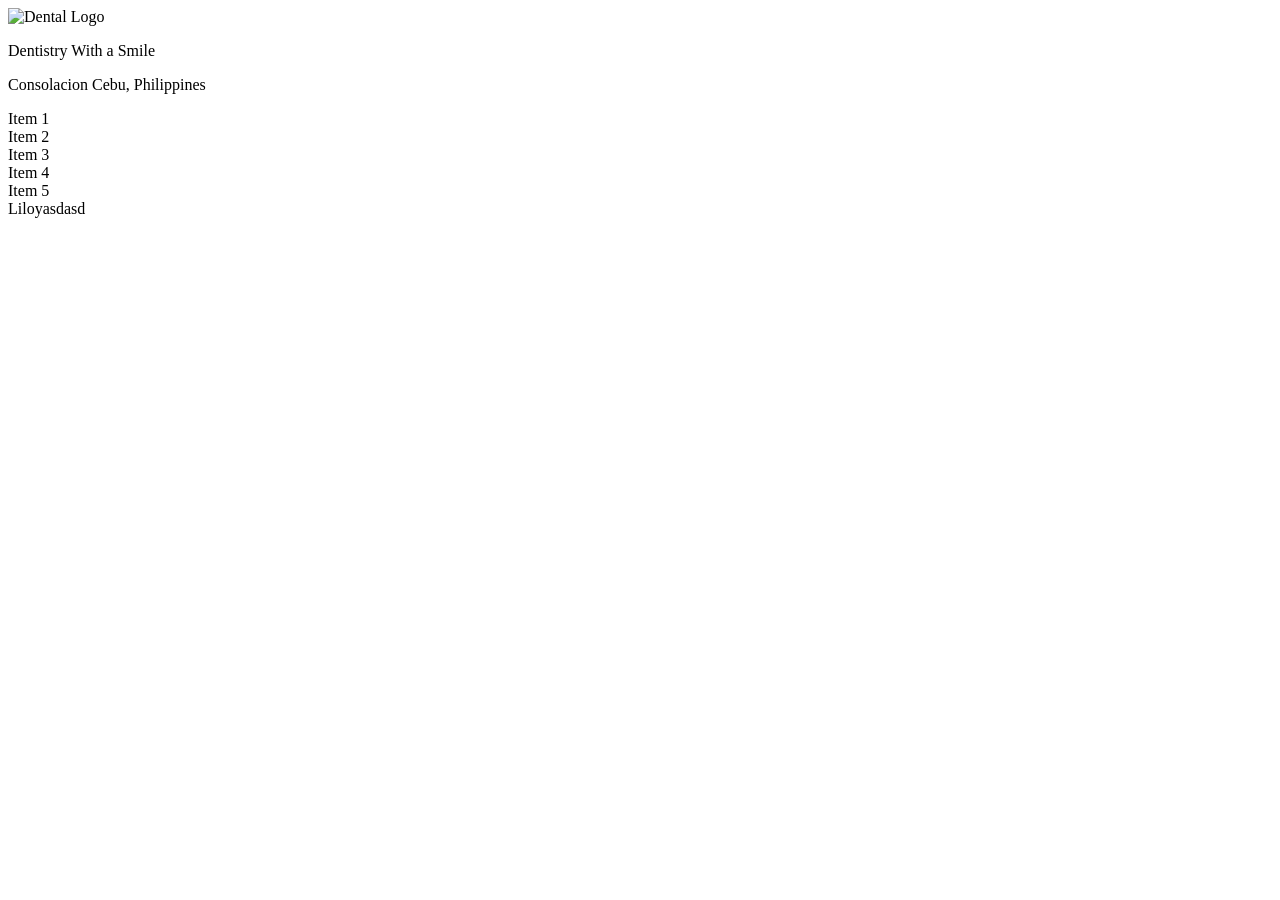
==== Dental/dashboard.html @ fc87caff "Add files via upload" ====
<!DOCTYPE html>
<html lang="en">
<head>
    <meta charset="UTF-8">
    <meta name="viewport" content="width=device-width, initial-scale=1.0">
    <link rel="stylesheet" href="style.css">
    <link rel="preconnect" href="https://fonts.googleapis.com">
    <link rel="preconnect" href="https://fonts.gstatic.com" crossorigin>
    <link href="https://fonts.googleapis.com/css2?family=Satisfy&display=swap" rel="stylesheet">
    <title>Document</title>
</head>
<body>
    <div class="Nav-bar">
        <div class="description">
            <div class="logo">
                <img class="logo-image" src="tooth.png" alt="Dental Logo">
            </div>
            <div class="dental-name">
                <p>Dentistry With a Smile</p>
            </div>
        </div>
        <div class="address">
            <p>Consolacion Cebu, Philippines</p>
        </div>
    </div>
    <div class="container">
    <div class="links">
        <div class="container-flex">
            <div>Item 1</div>
            <div>Item 2</div>
            <div>Item 3</div>
            <div>Item 4</div>
            <div>Item 5</div>
        </div>
    </div>
    <div class="a"></div>
    <div class="chat"></div>
    </div>
    <footer class="footer">
        Liloyasdasd
    </footer>
</body>
</html>
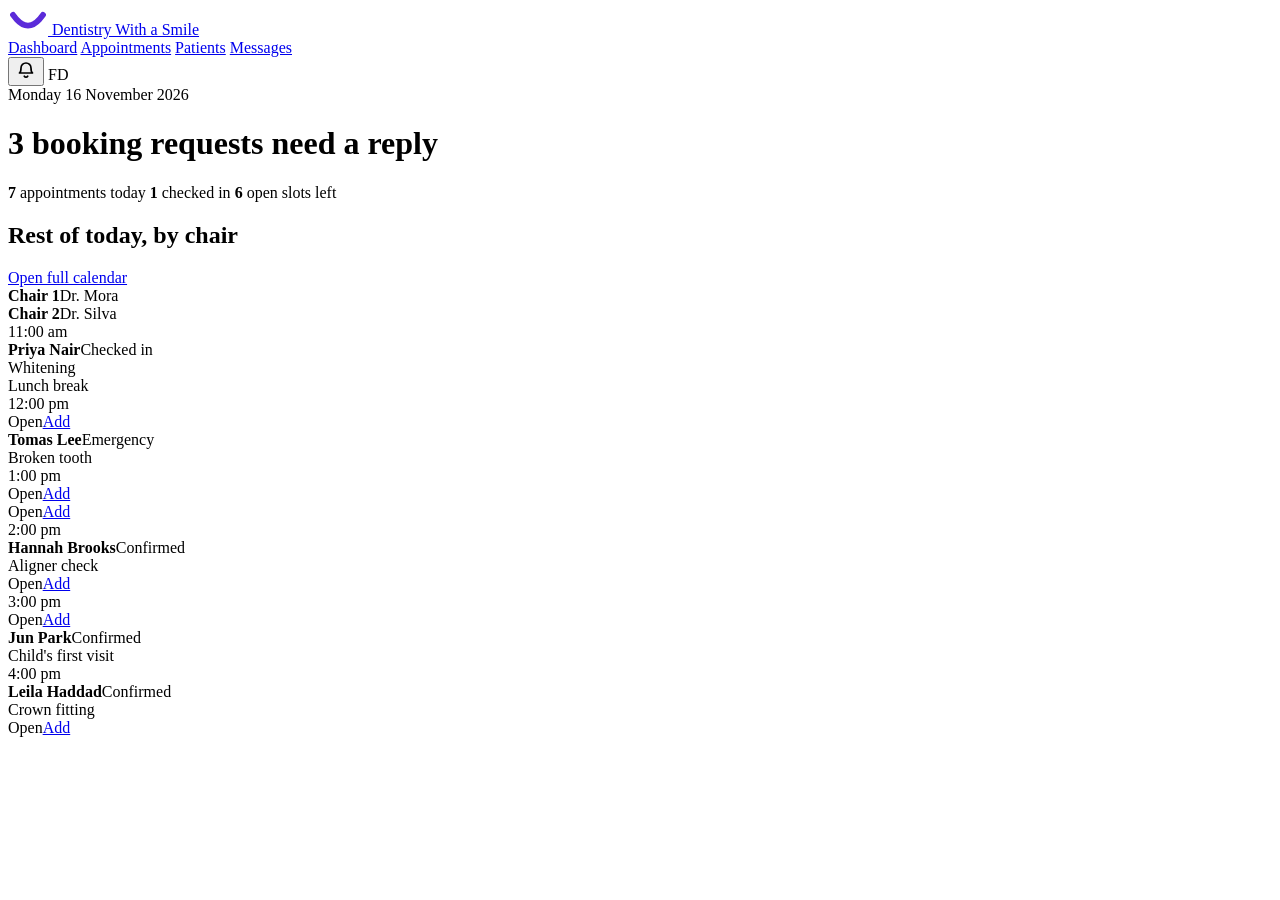
==== commit 34fca90e: "Add files via upload added patient" ====
--- a/Dental/dashboard.html
+++ b/Dental/dashboard.html
@@ -1,43 +1,100 @@
-<!DOCTYPE html>
+<!doctype html>
 <html lang="en">
 <head>
-    <meta charset="UTF-8">
-    <meta name="viewport" content="width=device-width, initial-scale=1.0">
-    <link rel="stylesheet" href="style.css">
-    <link rel="preconnect" href="https://fonts.googleapis.com">
-    <link rel="preconnect" href="https://fonts.gstatic.com" crossorigin>
-    <link href="https://fonts.googleapis.com/css2?family=Satisfy&display=swap" rel="stylesheet">
-    <title>Document</title>
+  <meta charset="utf-8">
+  <meta name="viewport" content="width=device-width, initial-scale=1">
+  <title>Dentistry With a Smile Dashboard</title>
+  <link rel="preconnect" href="https://fonts.googleapis.com">
+  <link rel="preconnect" href="https://fonts.gstatic.com" crossorigin>
+  <link rel="stylesheet" href="https://fonts.googleapis.com/css2?family=Bricolage+Grotesque:opsz,wght@12..96,500;12..96,700&family=Figtree:wght@400;500;600;700&display=swap">
+  <link rel="stylesheet" href="styles/dashboard.css">
 </head>
 <body>
-    <div class="Nav-bar">
-        <div class="description">
-            <div class="logo">
-                <img class="logo-image" src="tooth.png" alt="Dental Logo">
-            </div>
-            <div class="dental-name">
-                <p>Dentistry With a Smile</p>
-            </div>
+
+  <header class="topbar">
+    <div class="topbar__inner">
+      <a class="logo" href="#">
+        <svg viewBox="0 0 48 32" width="40" height="27" aria-hidden="true">
+          <path d="M6 8 Q24 34 42 8" fill="none" stroke="#5B2BD9" stroke-width="7" stroke-linecap="round"></path>
+        </svg>
+        <span class="logo__name">Dentistry With a Smile</span>
+      </a>
+      <nav class="nav" aria-label="Main">
+        <a class="is-active" href="#" aria-current="page">Dashboard</a>
+        <a href="#">Appointments</a>
+        <a href="patients.html">Patients</a>
+        <a href="#">Messages</a>
+      </nav>
+      <div class="topbar__tools">
+        <button class="icon-btn" type="button" aria-label="Notifications">
+          <svg viewBox="0 0 20 20" width="20" height="20" fill="none" stroke="currentColor" stroke-width="1.7" stroke-linecap="round" stroke-linejoin="round" aria-hidden="true"><path d="M5 8a5 5 0 0 1 10 0c0 4 1.5 5 1.5 5h-13S5 12 5 8zM8.3 16.2a2 2 0 0 0 3.4 0"></path></svg>
+        </button>
+        <span class="avatar">FD</span>
+      </div>
+    </div>
+  </header>
+
+  <main class="page">
+
+    <div class="intro">
+      <span class="muted" id="today">Monday 16 November 2026</span>
+      <h1 id="headline">3 booking requests need a reply</h1>
+      <p class="stats">
+        <span><strong>7</strong> appointments today</span>
+        <span><strong>1</strong> checked in</span>
+        <span><strong>6</strong> open slots left</span>
+      </p>
+    </div>
+
+    <div class="columns">
+
+      <!-- Filled in by dashboard.js -->
+      <section class="requests" aria-label="Booking requests">
+        <div id="request-list" class="request-list"></div>
+      </section>
+
+      <section class="day" aria-label="Rest of today">
+        <div class="day__head">
+          <h2>Rest of today, by chair</h2>
+          <a class="link" href="#">Open full calendar</a>
         </div>
-        <div class="address">
-            <p>Consolacion Cebu, Philippines</p>
+
+        <div class="table-wrap">
+          <div class="chair-grid">
+            <div></div>
+            <div class="chair-head"><strong>Chair 1</strong><span class="muted">Dr. Mora</span></div>
+            <div class="chair-head"><strong>Chair 2</strong><span class="muted">Dr. Silva</span></div>
+
+            <div class="time">11:00 am</div>
+            <div class="slot slot--checkedin"><div class="slot__row"><strong>Priya Nair</strong><span class="pill pill--violet">Checked in</span></div><span class="slot__sub">Whitening</span></div>
+            <div class="slot slot--break">Lunch break</div>
+
+            <div class="time">12:00 pm</div>
+            <div class="slot slot--open"><span>Open</span><a class="link" href="#">Add</a></div>
+            <div class="slot slot--emergency"><div class="slot__row"><strong>Tomas Lee</strong><span class="pill pill--white-red">Emergency</span></div><span class="slot__sub">Broken tooth</span></div>
+
+            <div class="time">1:00 pm</div>
+            <div class="slot slot--open"><span>Open</span><a class="link" href="#">Add</a></div>
+            <div class="slot slot--open"><span>Open</span><a class="link" href="#">Add</a></div>
+
+            <div class="time">2:00 pm</div>
+            <div class="slot slot--appt"><div class="slot__row"><strong>Hannah Brooks</strong><span class="pill pill--green">Confirmed</span></div><span class="slot__sub">Aligner check</span></div>
+            <div class="slot slot--open"><span>Open</span><a class="link" href="#">Add</a></div>
+
+            <div class="time">3:00 pm</div>
+            <div class="slot slot--open"><span>Open</span><a class="link" href="#">Add</a></div>
+            <div class="slot slot--appt"><div class="slot__row"><strong>Jun Park</strong><span class="pill pill--green">Confirmed</span></div><span class="slot__sub">Child's first visit</span></div>
+
+            <div class="time">4:00 pm</div>
+            <div class="slot slot--appt"><div class="slot__row"><strong>Leila Haddad</strong><span class="pill pill--green">Confirmed</span></div><span class="slot__sub">Crown fitting</span></div>
+            <div class="slot slot--open"><span>Open</span><a class="link" href="#">Add</a></div>
+          </div>
         </div>
+      </section>
+
     </div>
-    <div class="container">
-    <div class="links">
-        <div class="container-flex">
-            <div>Item 1</div>
-            <div>Item 2</div>
-            <div>Item 3</div>
-            <div>Item 4</div>
-            <div>Item 5</div>
-        </div>
-    </div>
-    <div class="a"></div>
-    <div class="chat"></div>
-    </div>
-    <footer class="footer">
-        Liloyasdasd
-    </footer>
+  </main>
+
+  <script src="Javascript/dashboard.js" defer></script>
 </body>
 </html>
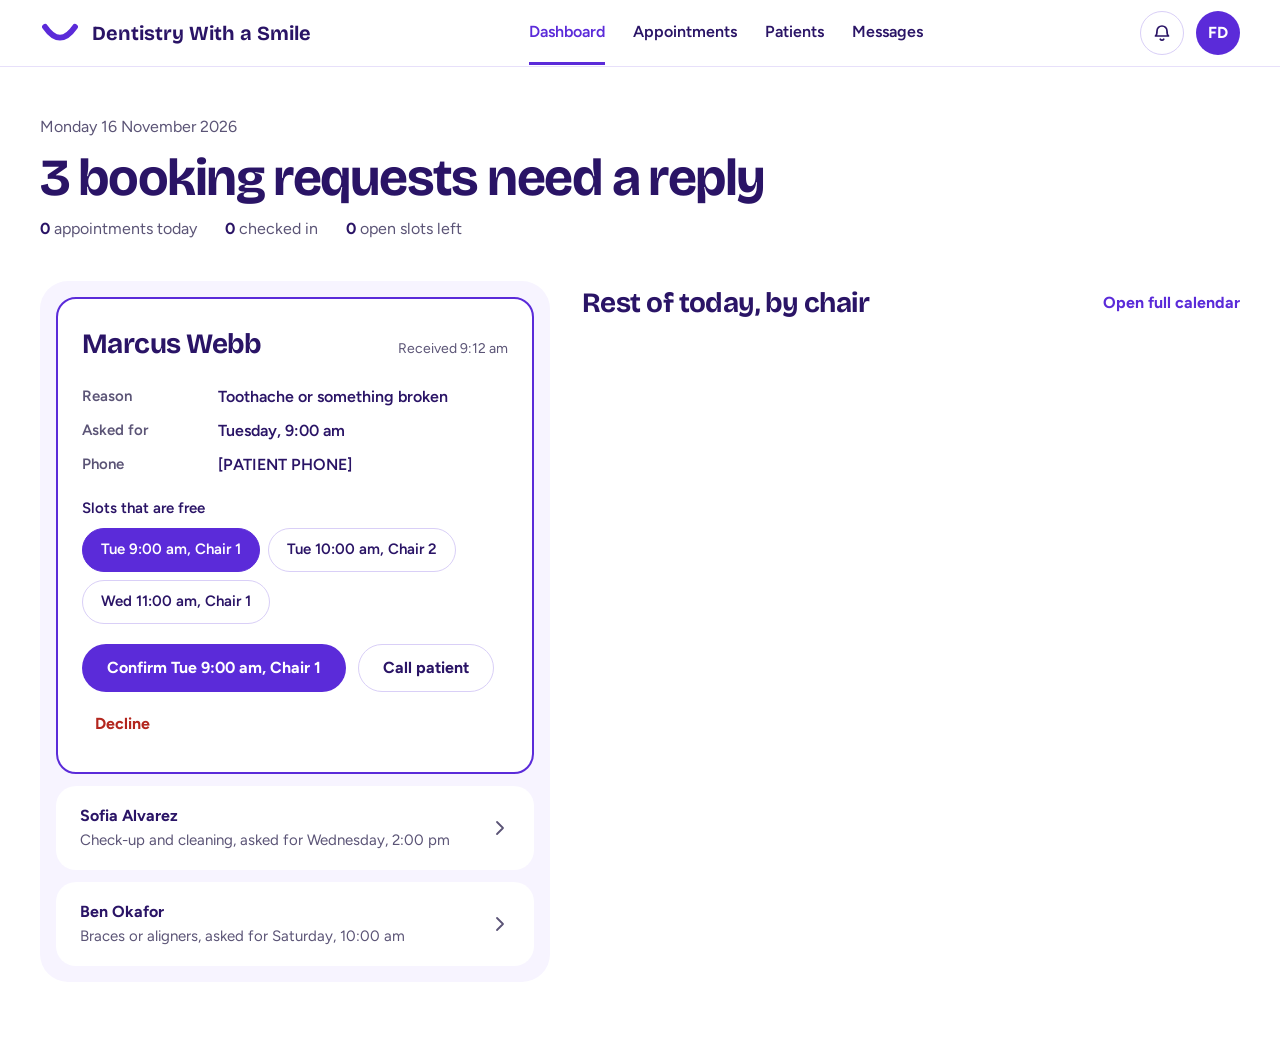
==== commit 23c055fe: "Add files via upload" ====
--- a/Dental/dashboard.html
+++ b/Dental/dashboard.html
@@ -13,7 +13,7 @@
 
   <header class="topbar">
     <div class="topbar__inner">
-      <a class="logo" href="#">
+      <a class="logo" href="index.html">
         <svg viewBox="0 0 48 32" width="40" height="27" aria-hidden="true">
           <path d="M6 8 Q24 34 42 8" fill="none" stroke="#5B2BD9" stroke-width="7" stroke-linecap="round"></path>
         </svg>
@@ -38,11 +38,11 @@
 
     <div class="intro">
       <span class="muted" id="today">Monday 16 November 2026</span>
-      <h1 id="headline">3 booking requests need a reply</h1>
+      <h1 id="headline">Booking requests</h1>
       <p class="stats">
-        <span><strong>7</strong> appointments today</span>
-        <span><strong>1</strong> checked in</span>
-        <span><strong>6</strong> open slots left</span>
+        <span><strong id="stat-appointments">0</strong> appointments today</span>
+        <span><strong id="stat-checkedin">0</strong> checked in</span>
+        <span><strong id="stat-openslots">0</strong> open slots left</span>
       </p>
     </div>
 
@@ -60,34 +60,8 @@
         </div>
 
         <div class="table-wrap">
-          <div class="chair-grid">
-            <div></div>
-            <div class="chair-head"><strong>Chair 1</strong><span class="muted">Dr. Mora</span></div>
-            <div class="chair-head"><strong>Chair 2</strong><span class="muted">Dr. Silva</span></div>
-
-            <div class="time">11:00 am</div>
-            <div class="slot slot--checkedin"><div class="slot__row"><strong>Priya Nair</strong><span class="pill pill--violet">Checked in</span></div><span class="slot__sub">Whitening</span></div>
-            <div class="slot slot--break">Lunch break</div>
-
-            <div class="time">12:00 pm</div>
-            <div class="slot slot--open"><span>Open</span><a class="link" href="#">Add</a></div>
-            <div class="slot slot--emergency"><div class="slot__row"><strong>Tomas Lee</strong><span class="pill pill--white-red">Emergency</span></div><span class="slot__sub">Broken tooth</span></div>
-
-            <div class="time">1:00 pm</div>
-            <div class="slot slot--open"><span>Open</span><a class="link" href="#">Add</a></div>
-            <div class="slot slot--open"><span>Open</span><a class="link" href="#">Add</a></div>
-
-            <div class="time">2:00 pm</div>
-            <div class="slot slot--appt"><div class="slot__row"><strong>Hannah Brooks</strong><span class="pill pill--green">Confirmed</span></div><span class="slot__sub">Aligner check</span></div>
-            <div class="slot slot--open"><span>Open</span><a class="link" href="#">Add</a></div>
-
-            <div class="time">3:00 pm</div>
-            <div class="slot slot--open"><span>Open</span><a class="link" href="#">Add</a></div>
-            <div class="slot slot--appt"><div class="slot__row"><strong>Jun Park</strong><span class="pill pill--green">Confirmed</span></div><span class="slot__sub">Child's first visit</span></div>
-
-            <div class="time">4:00 pm</div>
-            <div class="slot slot--appt"><div class="slot__row"><strong>Leila Haddad</strong><span class="pill pill--green">Confirmed</span></div><span class="slot__sub">Crown fitting</span></div>
-            <div class="slot slot--open"><span>Open</span><a class="link" href="#">Add</a></div>
+          <div class="chair-grid" id="chair-grid">
+            <!-- Dynamically rendered by dashboard.js -->
           </div>
         </div>
       </section>
@@ -95,6 +69,71 @@
     </div>
   </main>
 
+  <!-- ============ BOOK OPEN SLOT MODAL ============ -->
+  <div class="modal-overlay" id="modal-book-slot" hidden>
+    <div class="modal" role="dialog" aria-labelledby="book-slot-title" aria-modal="true">
+      <div class="modal__head">
+        <h2 id="book-slot-title">Book appointment</h2>
+        <button class="modal__close" type="button" id="close-book-modal" aria-label="Close">✕</button>
+      </div>
+      <form id="form-book-slot">
+        <div class="modal__field">
+          <label for="slot-patient-name">Patient name</label>
+          <input class="modal__input" type="text" id="slot-patient-name" required placeholder="e.g. Priya Nair" autocomplete="off" list="registered-patients-list">
+          <datalist id="registered-patients-list"></datalist>
+        </div>
+        <div class="modal__field">
+          <label for="slot-service">Service / Treatment</label>
+          <select class="modal__input" id="slot-service">
+            <option>Check-up and cleaning</option>
+            <option>Toothache or repair</option>
+            <option>Broken tooth</option>
+            <option>Whitening</option>
+            <option>Aligner check</option>
+            <option>Child's first visit</option>
+            <option>Crown fitting</option>
+          </select>
+        </div>
+        <div class="modal__field">
+          <label for="slot-status">Status</label>
+          <select class="modal__input" id="slot-status">
+            <option value="confirmed">Confirmed</option>
+            <option value="emergency">Emergency</option>
+            <option value="checked-in">Checked in</option>
+          </select>
+        </div>
+        <div class="modal__actions">
+          <button class="btn btn--primary" type="submit">Save appointment</button>
+          <button class="btn btn--outline" type="button" id="cancel-book-modal">Cancel</button>
+        </div>
+      </form>
+    </div>
+  </div>
+
+  <!-- ============ MANAGE BOOKED SLOT MODAL ============ -->
+  <div class="modal-overlay" id="modal-manage-slot" hidden>
+    <div class="modal" role="dialog" aria-labelledby="manage-slot-title" aria-modal="true">
+      <div class="modal__head">
+        <h2 id="manage-slot-title">Appointment details</h2>
+        <button class="modal__close" type="button" id="close-manage-modal" aria-label="Close">✕</button>
+      </div>
+      <div style="display: flex; flex-direction: column; gap: 8px;">
+        <div style="display: flex; align-items: center; justify-content: space-between;">
+          <h3 id="manage-patient-name" style="font-size: 20px;">Patient Name</h3>
+          <span id="manage-patient-status" class="pill pill--green">Confirmed</span>
+        </div>
+        <p class="muted" id="manage-slot-info" style="font-size: 14px;">11:00 am • Chair 1 (Dr. Mora)</p>
+        <p style="font-weight: 600;" id="manage-service-name">Whitening</p>
+      </div>
+      <div class="modal__actions">
+        <button class="btn btn--primary" type="button" id="btn-checkin-slot">Check in patient</button>
+        <button class="btn btn--danger" type="button" id="btn-cancel-slot">Cancel appointment</button>
+        <button class="btn btn--outline" type="button" id="btn-close-manage">Close</button>
+      </div>
+    </div>
+  </div>
+
+  <script src="Javascript/storage.js" defer></script>
   <script src="Javascript/dashboard.js" defer></script>
 </body>
 </html>
--- a/Dental/styles/dashboard.css
+++ b/Dental/styles/dashboard.css
@@ -0,0 +1,224 @@
+/* ---------- Design tokens: change a colour once, it changes everywhere ---------- */
+:root {
+  --violet: #5B2BD9;
+  --ink: #2A1466;
+  --muted: #5B5476;
+  --tint: #F7F4FF;
+  --line: #D9CFF7;
+  --line-soft: #E7E0FA;
+  --white: #FFFFFF;
+  --red: #B3261E;
+  --red-bg: #FDECEA;
+  --green: #1B6E3A;
+  --green-bg: #E6F4EA;
+  --grey-bg: #EEEAF6;
+  --display: 'Bricolage Grotesque', system-ui, sans-serif;
+  --body: 'Figtree', system-ui, sans-serif;
+}
+
+* { box-sizing: border-box; }
+body {
+  margin: 0;
+  background: var(--white);
+  color: var(--ink);
+  font-family: var(--body);
+  font-size: 16px;
+  line-height: 1.5;
+}
+h1, h2, h3, p, dl, dd { margin: 0; }
+a { color: inherit; }
+a:focus-visible, button:focus-visible {
+  outline: 3px solid #9B7BFF;
+  outline-offset: 2px;
+}
+.muted { color: var(--muted); }
+.link { color: var(--violet); font-weight: 700; text-decoration: none; padding: 10px 0; }
+
+/* ---------- Top bar ---------- */
+.topbar { border-bottom: 1.5px solid var(--line-soft); }
+.topbar__inner {
+  max-width: 1320px;
+  margin: 0 auto;
+  padding: 0 40px;
+  display: flex;
+  flex-wrap: wrap;
+  align-items: center;
+  justify-content: space-between;
+  gap: 8px 32px;
+}
+.logo { display: flex; align-items: center; gap: 12px; text-decoration: none; padding: 18px 0; }
+.logo__name { font-family: var(--display); font-weight: 700; font-size: 20px; }
+.nav { display: flex; flex-wrap: wrap; gap: 0 28px; font-weight: 600; }
+.nav a {
+  display: inline-flex;
+  align-items: center;
+  min-height: 64px;
+  text-decoration: none;
+  border-bottom: 3px solid transparent;
+}
+.nav a.is-active { color: var(--violet); border-bottom-color: var(--violet); }
+.topbar__tools { display: flex; align-items: center; gap: 12px; padding: 10px 0; }
+.icon-btn {
+  display: inline-flex; align-items: center; justify-content: center;
+  width: 44px; height: 44px; border-radius: 999px;
+  border: 1.5px solid var(--line); background: var(--white); color: var(--ink); cursor: pointer;
+}
+.avatar {
+  display: inline-flex; align-items: center; justify-content: center;
+  width: 44px; height: 44px; border-radius: 999px;
+  background: var(--violet); color: var(--white); font-weight: 700;
+}
+
+/* ---------- Page layout ---------- */
+.page {
+  max-width: 1320px;
+  margin: 0 auto;
+  padding: 48px 40px 72px;
+  display: flex;
+  flex-direction: column;
+  gap: 40px;
+}
+.intro { display: flex; flex-direction: column; gap: 12px; }
+.intro h1 {
+  max-width: 760px;
+  font-family: var(--display);
+  font-weight: 700;
+  font-size: clamp(34px, 5vw, 52px);
+  line-height: 1.04;
+  letter-spacing: -0.03em;
+  text-wrap: balance;
+}
+.stats { display: flex; flex-wrap: wrap; gap: 6px 28px; color: var(--muted); }
+.stats strong { color: var(--ink); }
+
+.columns { display: flex; flex-wrap: wrap; gap: 40px 32px; align-items: flex-start; }
+
+/* ---------- Requests column ---------- */
+.requests {
+  flex: 1 1 440px;
+  min-width: 0;
+  background: var(--tint);
+  border-radius: 28px;
+  padding: 16px;
+}
+.request-list { display: flex; flex-direction: column; gap: 12px; }
+
+.request-open {
+  background: var(--white);
+  border: 2px solid var(--violet);
+  border-radius: 20px;
+  padding: 24px;
+  display: flex;
+  flex-direction: column;
+  gap: 20px;
+}
+.request-open__head { display: flex; flex-wrap: wrap; align-items: baseline; justify-content: space-between; gap: 4px 12px; }
+.request-open__head h2 { font-family: var(--display); font-weight: 700; font-size: 28px; letter-spacing: -0.02em; }
+.request-open__head span { color: var(--muted); font-size: 14px; }
+
+.details { display: grid; grid-template-columns: 120px minmax(0, 1fr); gap: 10px 16px; }
+.details dt { color: var(--muted); font-weight: 600; font-size: 15px; }
+.details dd { font-weight: 600; }
+
+.slots { display: flex; flex-direction: column; gap: 8px; border: 0; padding: 0; margin: 0; min-width: 0; }
+.slots legend { font-weight: 600; font-size: 15px; padding: 0; margin-bottom: 8px; }
+.slots__chips { display: flex; flex-wrap: wrap; gap: 8px; }
+.chip {
+  min-height: 44px; padding: 0 18px; border-radius: 999px;
+  border: 1.5px solid var(--line); background: var(--white); color: var(--ink);
+  font: inherit; font-weight: 600; font-size: 15px; cursor: pointer;
+}
+.chip[aria-pressed="true"] { background: var(--violet); border-color: var(--violet); color: var(--white); }
+
+.actions { display: flex; flex-wrap: wrap; align-items: center; gap: 8px 12px; }
+.btn {
+  display: inline-flex; align-items: center; justify-content: center;
+  min-height: 48px; padding: 0 24px; border-radius: 999px;
+  font: inherit; font-weight: 700; text-decoration: none; cursor: pointer;
+  border: 1.5px solid transparent;
+}
+.btn--primary { background: var(--violet); color: var(--white); }
+.btn--outline { border-color: var(--line); background: transparent; color: var(--ink); }
+.btn--danger { background: transparent; color: var(--red); padding: 0 12px; }
+
+.request-row {
+  width: 100%;
+  display: flex; align-items: center; justify-content: space-between; gap: 16px;
+  background: var(--white); border: 0; border-radius: 20px; padding: 18px 24px;
+  font: inherit; color: inherit; text-align: left; cursor: pointer;
+}
+.request-row__who { min-width: 0; }
+.request-row__who strong { display: block; }
+.request-row__who span { color: var(--muted); font-size: 15px; }
+
+.empty {
+  background: var(--white); border-radius: 20px; padding: 32px 24px;
+  display: flex; flex-direction: column; gap: 4px; text-align: center;
+}
+.empty strong { font-family: var(--display); font-size: 22px; }
+.empty span { color: var(--muted); }
+
+/* ---------- Day-by-chair table ---------- */
+.day { flex: 1.4 1 560px; min-width: 0; display: flex; flex-direction: column; gap: 20px; }
+.day__head { display: flex; flex-wrap: wrap; align-items: center; justify-content: space-between; gap: 8px 16px; }
+.day__head h2 { font-family: var(--display); font-weight: 700; font-size: 28px; letter-spacing: -0.02em; }
+
+.table-wrap { overflow-x: auto; }
+.chair-grid {
+  min-width: 520px;
+  display: grid;
+  grid-template-columns: 76px minmax(0, 1fr) minmax(0, 1fr);
+  gap: 10px 12px;
+  align-items: stretch;
+}
+.chair-head { display: flex; flex-direction: column; padding-bottom: 4px; }
+.chair-head .muted { font-size: 14px; }
+.time { font-weight: 700; font-variant-numeric: tabular-nums; padding-top: 12px; }
+
+.slot {
+  min-height: 72px;
+  padding: 12px 14px;
+  border-radius: 14px;
+  border: 1.5px solid var(--line);
+  background: var(--white);
+  display: flex;
+  flex-direction: column;
+  gap: 2px;
+}
+.slot__row { display: flex; align-items: center; justify-content: space-between; gap: 8px; }
+.slot__sub { color: var(--muted); font-size: 14px; }
+.slot--checkedin { border-color: var(--violet); }
+.slot--emergency { background: var(--red-bg); border-color: var(--red-bg); }
+.slot--emergency .slot__sub { color: #7A2A24; }
+.slot--break { background: var(--grey-bg); border-color: var(--grey-bg); color: var(--muted); justify-content: center; font-weight: 600; }
+.slot--open {
+  flex-direction: row; align-items: center; justify-content: space-between;
+  border: 1.5px dashed #BFAEF0; background: #FBF9FF; color: var(--muted); font-weight: 600;
+}
+
+.pill { padding: 2px 10px; border-radius: 999px; font-size: 12px; font-weight: 600; white-space: nowrap; }
+.pill--violet { background: var(--violet); color: var(--white); }
+.pill--green { background: var(--green-bg); color: var(--green); }
+.pill--white-red { background: var(--white); color: var(--red); }
+
+/* ---------- Toast that confirms an action ---------- */
+.toast {
+  position: fixed;
+  left: 50%;
+  bottom: 24px;
+  transform: translateX(-50%);
+  max-width: calc(100% - 32px);
+  padding: 14px 22px;
+  border-radius: 999px;
+  background: var(--ink);
+  color: var(--white);
+  font-weight: 600;
+  box-shadow: 0 8px 24px rgba(42, 20, 102, 0.25);
+}
+.toast[hidden] { display: none; }
+
+@media (max-width: 640px) {
+  .topbar__inner, .page { padding-left: 16px; padding-right: 16px; }
+  .details { grid-template-columns: 1fr; gap: 2px; }
+  .details dd { margin-bottom: 10px; }
+}
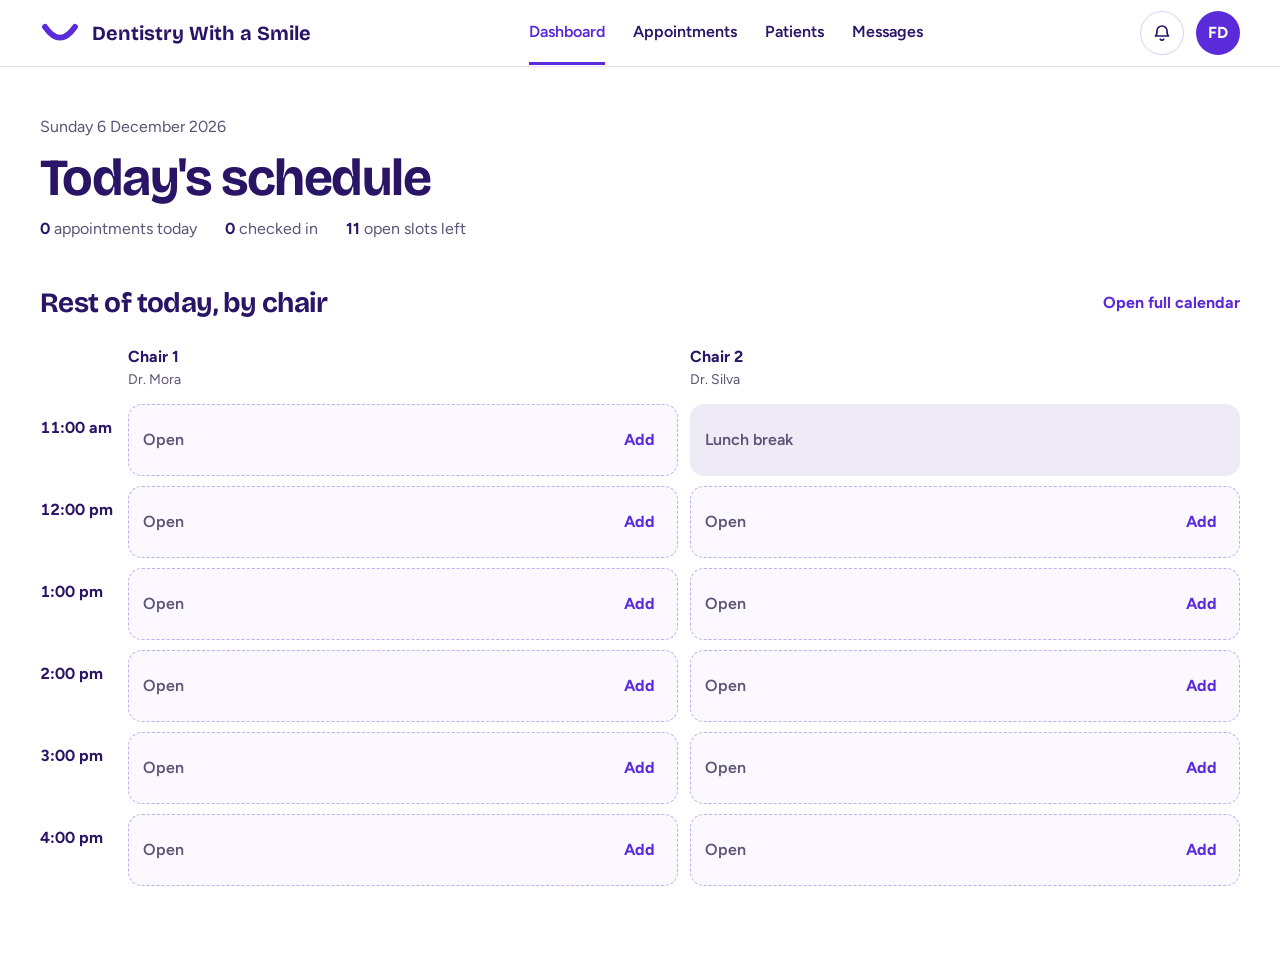
==== commit 8d774725: "Add files via upload" ====
--- a/Dental/dashboard.html
+++ b/Dental/dashboard.html
@@ -21,7 +21,7 @@
       </a>
       <nav class="nav" aria-label="Main">
         <a class="is-active" href="#" aria-current="page">Dashboard</a>
-        <a href="#">Appointments</a>
+        <a href="appointments.html">Appointments</a>
         <a href="patients.html">Patients</a>
         <a href="#">Messages</a>
       </nav>
@@ -38,7 +38,7 @@
 
     <div class="intro">
       <span class="muted" id="today">Monday 16 November 2026</span>
-      <h1 id="headline">Booking requests</h1>
+      <h1>Today's schedule</h1>
       <p class="stats">
         <span><strong id="stat-appointments">0</strong> appointments today</span>
         <span><strong id="stat-checkedin">0</strong> checked in</span>
@@ -47,11 +47,6 @@
     </div>
 
     <div class="columns">
-
-      <!-- Filled in by dashboard.js -->
-      <section class="requests" aria-label="Booking requests">
-        <div id="request-list" class="request-list"></div>
-      </section>
 
       <section class="day" aria-label="Rest of today">
         <div class="day__head">
@@ -71,17 +66,34 @@
 
   <!-- ============ BOOK OPEN SLOT MODAL ============ -->
   <div class="modal-overlay" id="modal-book-slot" hidden>
-    <div class="modal" role="dialog" aria-labelledby="book-slot-title" aria-modal="true">
+    <div class="modal modal--booking" role="dialog" aria-labelledby="book-slot-title" aria-modal="true">
       <div class="modal__head">
         <h2 id="book-slot-title">Book appointment</h2>
         <button class="modal__close" type="button" id="close-book-modal" aria-label="Close">✕</button>
       </div>
       <form id="form-book-slot">
-        <div class="modal__field">
-          <label for="slot-patient-name">Patient name</label>
-          <input class="modal__input" type="text" id="slot-patient-name" required placeholder="e.g. Priya Nair" autocomplete="off" list="registered-patients-list">
-          <datalist id="registered-patients-list"></datalist>
+        <h3 class="modal__section-title">Personal information</h3>
+        <div class="modal__row">
+          <div class="modal__field">
+            <label for="slot-patient-first-name">First name</label>
+            <input class="modal__input" type="text" id="slot-patient-first-name" autocomplete="given-name" maxlength="80" required>
+          </div>
+          <div class="modal__field">
+            <label for="slot-patient-last-name">Last name</label>
+            <input class="modal__input" type="text" id="slot-patient-last-name" autocomplete="family-name" maxlength="80" required>
+          </div>
         </div>
+        <div class="modal__row">
+          <div class="modal__field">
+            <label for="slot-patient-phone">Phone number</label>
+            <input class="modal__input" type="tel" id="slot-patient-phone" autocomplete="tel" placeholder="+63 912 345 6789" maxlength="20" required>
+          </div>
+          <div class="modal__field">
+            <label for="slot-patient-email">Email</label>
+            <input class="modal__input" type="email" id="slot-patient-email" autocomplete="email" maxlength="254" placeholder="patient@email.com">
+          </div>
+        </div>
+        <h3 class="modal__section-title">Appointment details</h3>
         <div class="modal__field">
           <label for="slot-service">Service / Treatment</label>
           <select class="modal__input" id="slot-service">
@@ -93,6 +105,10 @@
             <option>Child's first visit</option>
             <option>Crown fitting</option>
           </select>
+        </div>
+        <div class="modal__field">
+          <label for="slot-note">Front desk note</label>
+          <textarea class="modal__input modal__textarea" id="slot-note" maxlength="500" placeholder="Any notes about the patient…"></textarea>
         </div>
         <div class="modal__field">
           <label for="slot-status">Status</label>
--- a/Dental/styles/dashboard.css
+++ b/Dental/styles/dashboard.css
@@ -195,6 +195,102 @@
   flex-direction: row; align-items: center; justify-content: space-between;
   border: 1.5px dashed #BFAEF0; background: #FBF9FF; color: var(--muted); font-weight: 600;
 }
+.slot--open button.link {
+  background: transparent;
+  border: none;
+  cursor: pointer;
+  font: inherit;
+  font-weight: 700;
+  color: var(--violet);
+  padding: 4px 8px;
+}
+.slot--open button.link:hover {
+  opacity: 0.8;
+  text-decoration: underline;
+}
+
+.slot[data-has-appt="true"] {
+  cursor: pointer;
+  transition: transform 0.12s, box-shadow 0.12s;
+}
+.slot[data-has-appt="true"]:hover {
+  transform: translateY(-1px);
+  box-shadow: 0 4px 12px rgba(91, 43, 217, 0.12);
+}
+
+/* ---------- Dashboard Modals ---------- */
+.modal-overlay {
+  position: fixed;
+  inset: 0;
+  z-index: 200;
+  display: flex;
+  align-items: center;
+  justify-content: center;
+  background: rgba(42, 20, 102, 0.45);
+  backdrop-filter: blur(4px);
+  padding: 24px;
+}
+.modal-overlay[hidden] { display: none; }
+.modal {
+  width: 100%;
+  max-width: 480px;
+  background: var(--white);
+  border-radius: 24px;
+  box-shadow: 0 20px 60px rgba(42, 20, 102, 0.3);
+  padding: 28px;
+  display: flex;
+  flex-direction: column;
+  gap: 18px;
+}
+.modal__head {
+  display: flex;
+  align-items: center;
+  justify-content: space-between;
+}
+.modal__head h2 {
+  font-family: var(--display);
+  font-weight: 700;
+  font-size: 22px;
+}
+.modal__close {
+  display: inline-flex;
+  align-items: center;
+  justify-content: center;
+  width: 36px;
+  height: 36px;
+  border-radius: 999px;
+  border: 1.5px solid var(--line);
+  background: var(--white);
+  color: var(--muted);
+  cursor: pointer;
+}
+.modal__close:hover { background: var(--tint); color: var(--ink); }
+.modal__field {
+  display: flex;
+  flex-direction: column;
+  gap: 6px;
+}
+.modal__field label {
+  font-weight: 600;
+  font-size: 14px;
+}
+.modal__input {
+  width: 100%;
+  min-height: 44px;
+  padding: 0 14px;
+  border-radius: 12px;
+  border: 1.5px solid var(--line);
+  background: var(--white);
+  color: var(--ink);
+  font: inherit;
+  font-size: 15px;
+}
+.modal__actions {
+  display: flex;
+  flex-wrap: wrap;
+  gap: 10px;
+  margin-top: 6px;
+}
 
 .pill { padding: 2px 10px; border-radius: 999px; font-size: 12px; font-weight: 600; white-space: nowrap; }
 .pill--violet { background: var(--violet); color: var(--white); }
